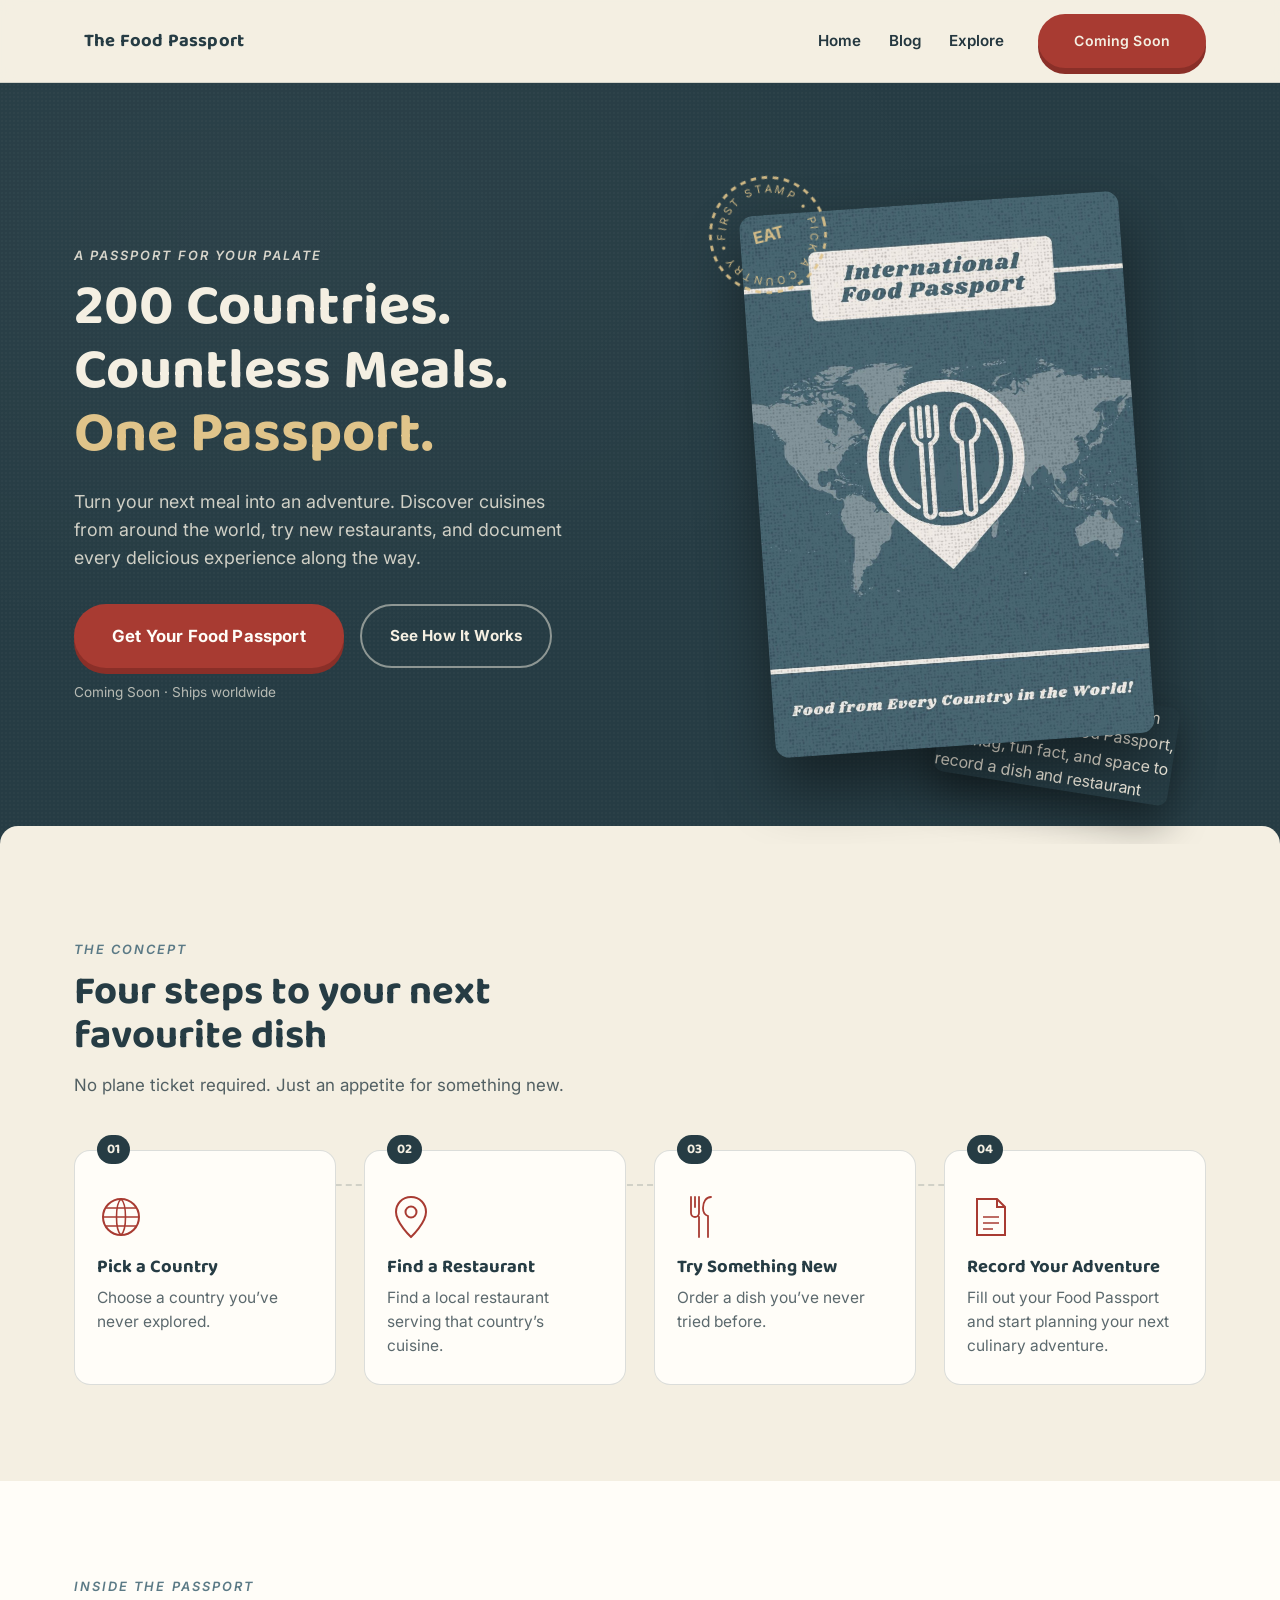
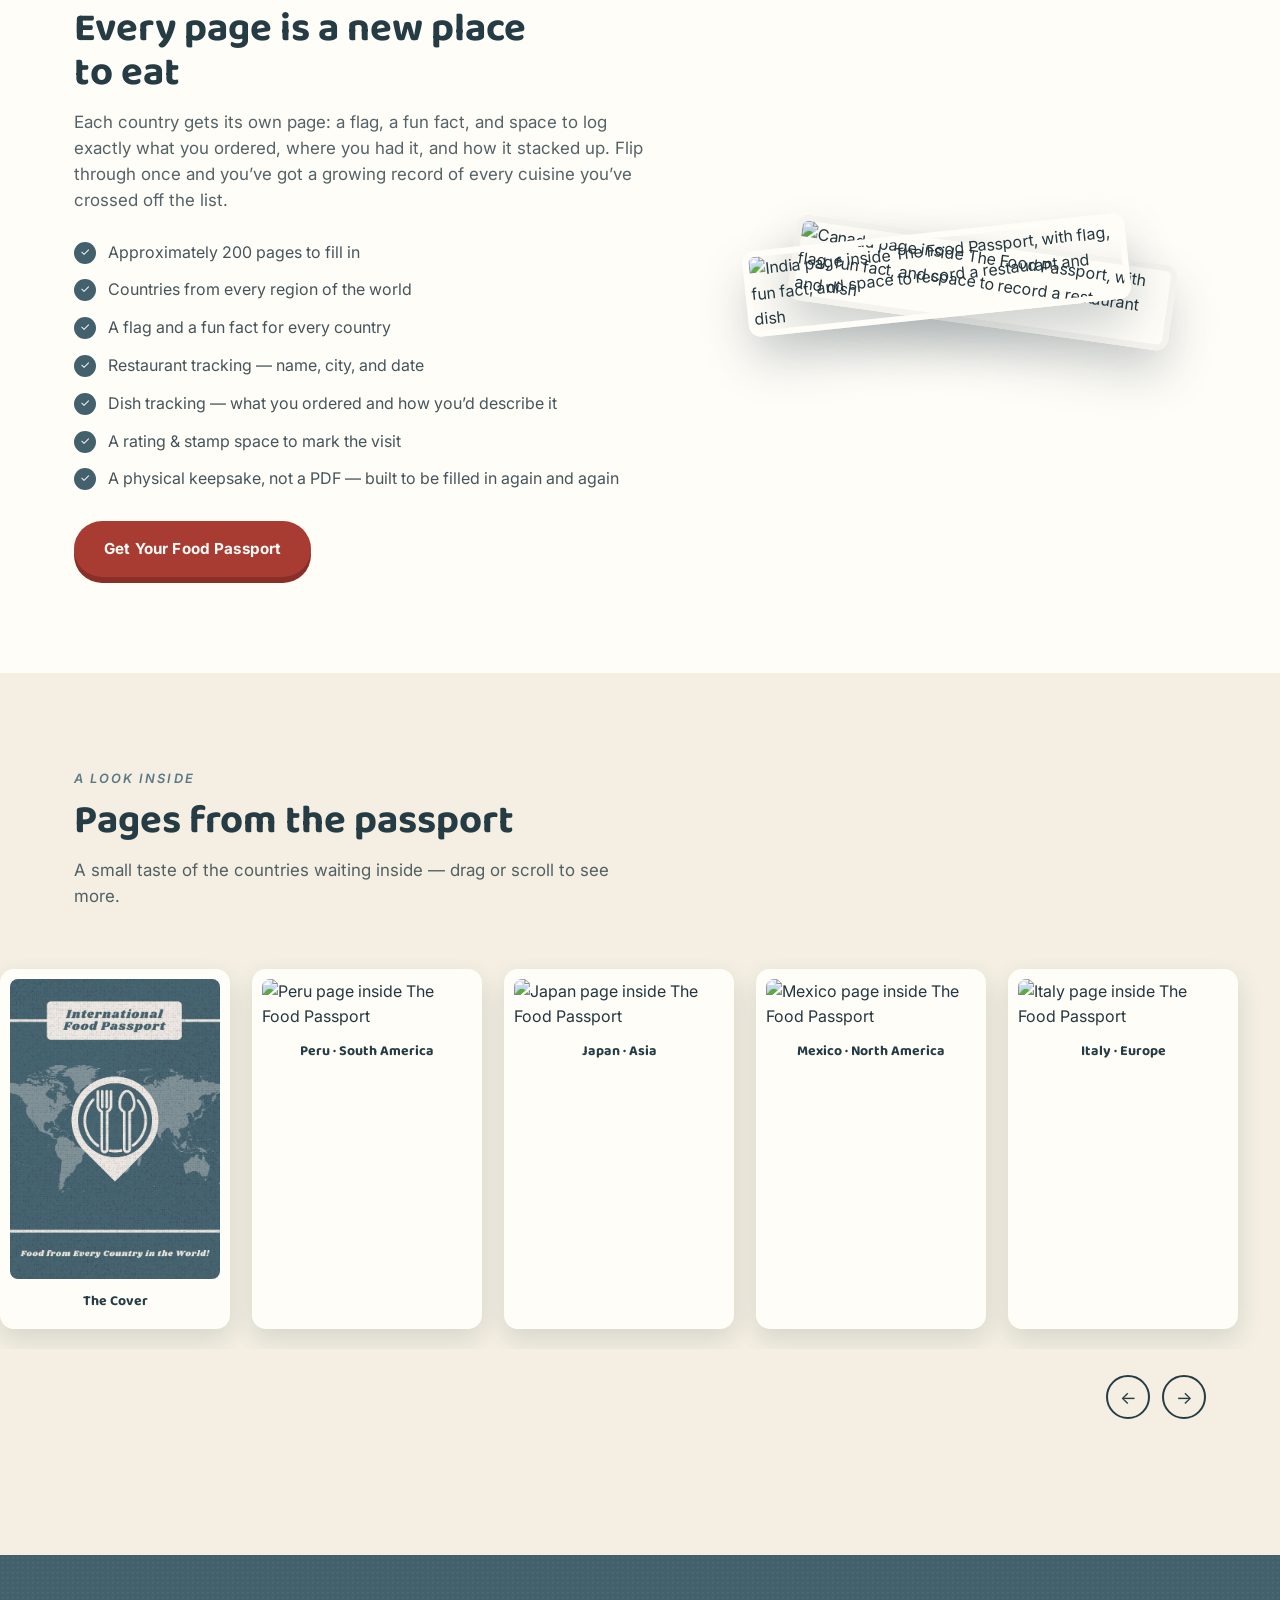
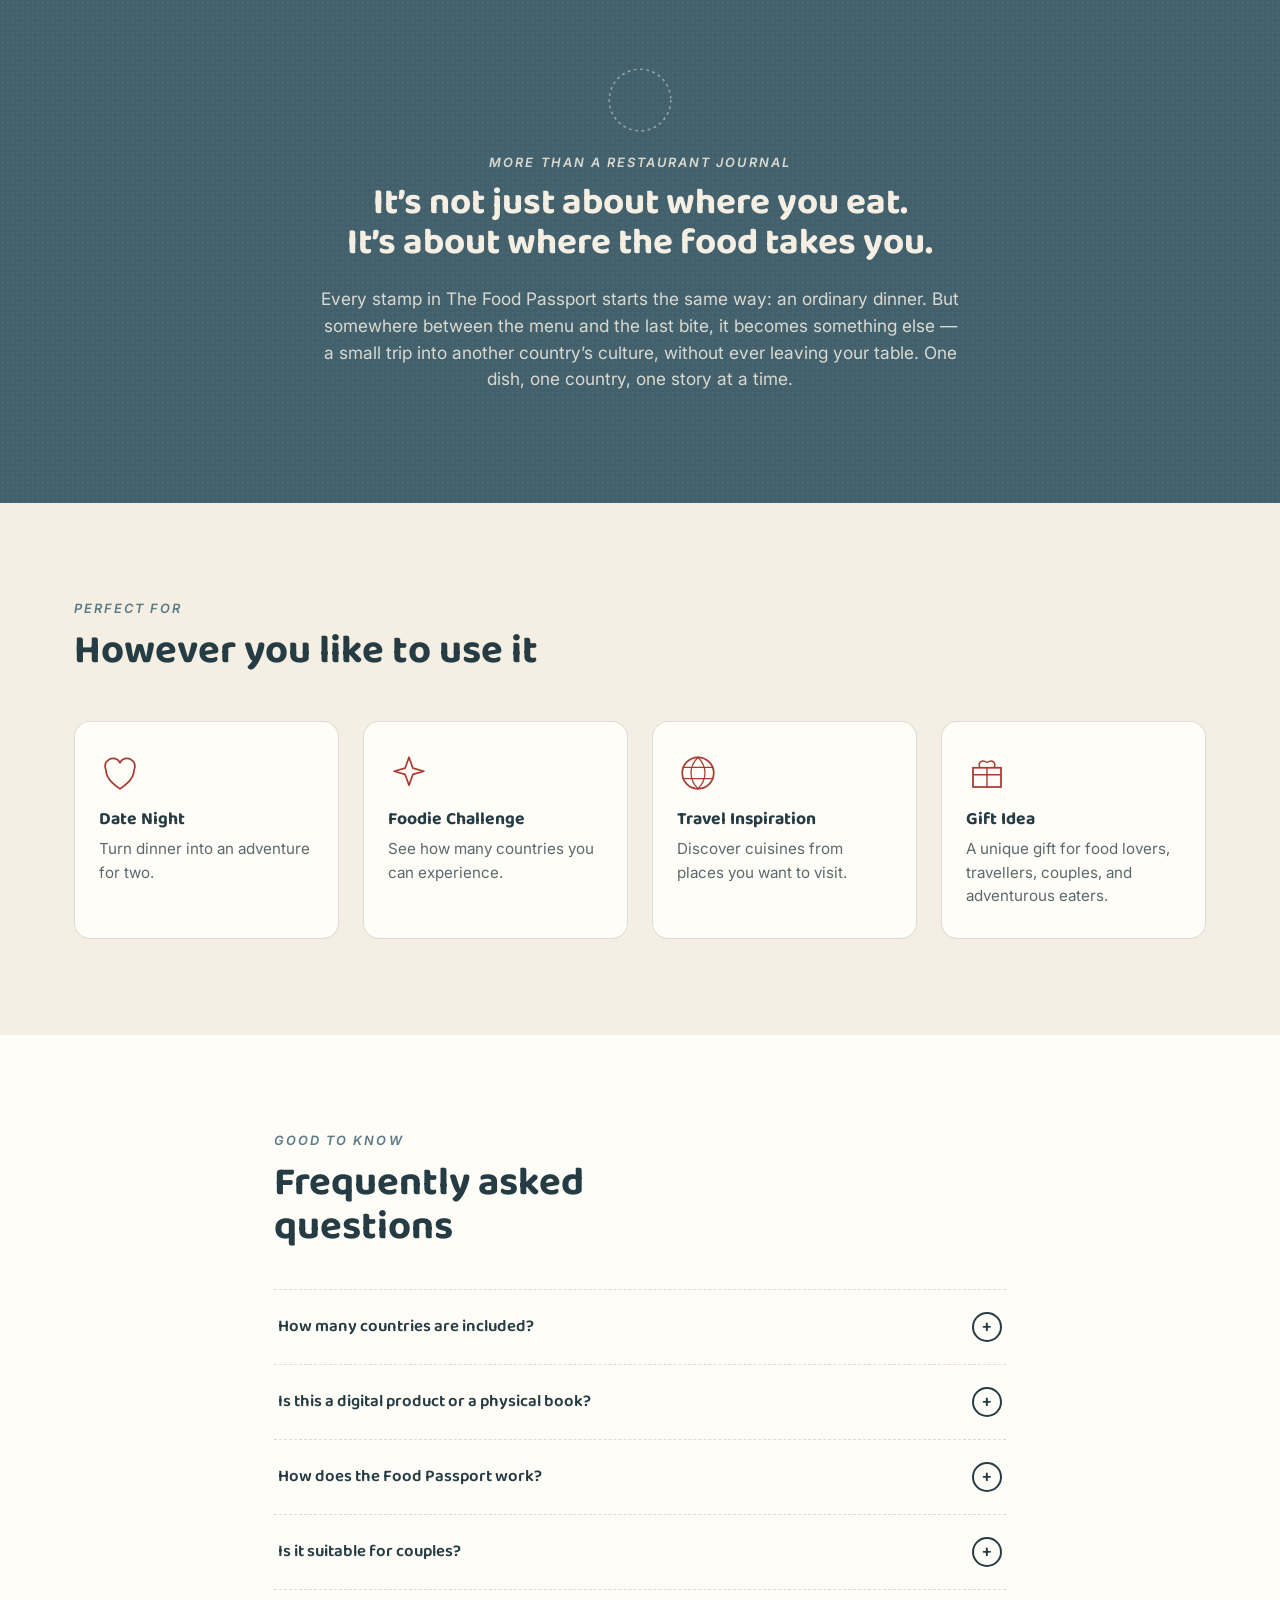
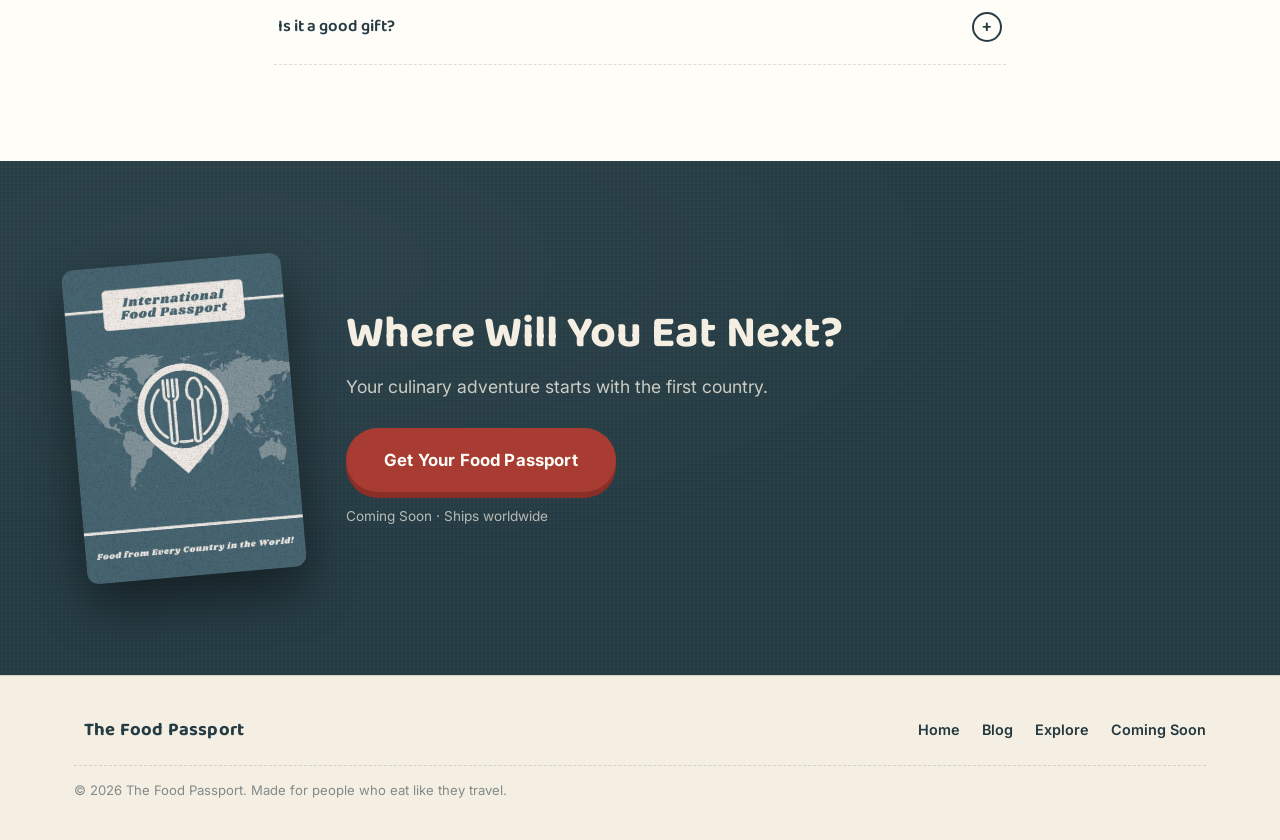
==== New Website/index.html @ 57d5db44 "Add files via upload" ====
<!DOCTYPE html>
<html lang="en">
<head>
<meta charset="UTF-8">
<meta name="viewport" content="width=device-width, initial-scale=1.0">
<title>The Food Passport — 200 Countries. Countless Meals. One Passport.</title>
<meta name="description" content="Turn your next meal into an adventure. The Food Passport is a physical journal for discovering the world, one dish at a time.">

<!-- Google Fonts: Baloo 2 (display, matches the passport's own hand-drawn title lettering) + Inter (body/UI) -->
<link rel="preconnect" href="https://fonts.googleapis.com">
<link rel="preconnect" href="https://fonts.gstatic.com" crossorigin>
<link href="https://fonts.googleapis.com/css2?family=Baloo+2:wght@500;600;700;800&family=Inter:ital,wght@0,400;0,500;0,600;0,700;0,800;1,500&display=swap" rel="stylesheet">

<link rel="stylesheet" href="style.css">
<link rel="canonical" href="https://foodpassport.netlify.app/">

<!-- Structured data: update the URLs/logo here if you move to a custom domain -->
<script type="application/ld+json">
{
  "@context": "https://schema.org",
  "@type": "WebSite",
  "name": "The Food Passport",
  "url": "https://foodpassport.netlify.app/"
}
</script>
<script type="application/ld+json">
{
  "@context": "https://schema.org",
  "@type": "Organization",
  "name": "The Food Passport",
  "url": "https://foodpassport.netlify.app/",
  "logo": "https://foodpassport.netlify.app/images/logo.png"
}
</script>
<!-- Product schema: intentionally left without "offers" (price/availability)
     until those details are finalized. Add an "offers" object once you have
     a real price and Etsy link — inventing one now would mislead search
     engines and shoppers. -->
<script type="application/ld+json">
{
  "@context": "https://schema.org",
  "@type": "Product",
  "name": "The Food Passport",
  "description": "A physical food-journal for discovering cuisines from around the world, one dish at a time.",
  "image": "https://foodpassport.netlify.app/images/cover.jpg"
}
</script>
<!-- FAQPage schema: only includes FAQ answers that are already finalized in
     the page content. Add the remaining Q&As here once you fill in the
     [EDIT: ...] placeholders in the FAQ section below, so search engines
     never see the bracketed placeholder text. -->
<script type="application/ld+json">
{
  "@context": "https://schema.org",
  "@type": "FAQPage",
  "mainEntity": [
    {
      "@type": "Question",
      "name": "How does the Food Passport work?",
      "acceptedAnswer": {
        "@type": "Answer",
        "text": "Pick a country, find a restaurant serving that cuisine, try a dish, then record the experience on that country's page \u2014 the restaurant, the dish, and your rating. Then move on to the next country whenever you're ready."
      }
    }
  ]
}
</script>
</head>
<body>

<!-- ============ NAV ============ -->
<header class="site-header" id="siteHeader">
  <div class="nav-wrap">
    <a href="#home" class="brand">
      <span class="brand-mark" aria-hidden="true">
        <!-- TEMP placeholder logo: swap for final unwatermarked logo before publishing -->
        <img src="images/logo.png" alt="" class="brand-mark-img brand-mark-img--header">
      </span>
      <span class="brand-text">The Food Passport</span>
    </a>

    <nav class="main-nav" id="mainNav" aria-label="Primary">
      <a href="#home">Home</a>
      <a href="blog.html">Blog</a>
      <a href="explore.html">Explore</a>
      <a href="coming-soon.html" class="btn btn-stamp nav-cta">Coming Soon</a>
    </nav>

    <button class="nav-toggle" id="navToggle" aria-label="Open menu" aria-expanded="false" aria-controls="mainNav">
      <span></span><span></span><span></span>
    </button>
  </div>
</header>

<main id="home">

  <!-- ============ HERO ============ -->
  <section class="hero">
    <div class="hero-texture" aria-hidden="true"></div>
    <div class="hero-wrap">
      <div class="hero-copy reveal">
        <p class="eyebrow eyebrow-light">A Passport For Your Palate</p>
        <h1 class="hero-title">
          200 Countries.<br>
          Countless Meals.<br>
          <span class="hero-title-accent">One Passport.</span>
        </h1>
        <p class="hero-sub">
          Turn your next meal into an adventure. Discover cuisines from around the world, try new restaurants, and document every delicious experience along the way.
        </p>
        <div class="hero-actions">
          <a href="coming-soon.html" class="btn btn-stamp btn-large">Get Your Food Passport</a>
          <a href="#how-it-works" class="btn btn-ghost">See How It Works</a>
        </div>
        <p class="hero-price-note">Coming Soon &middot; Ships worldwide</p>
      </div>

      <div class="hero-art reveal" aria-hidden="false">
        <div class="hero-stack">
          <img class="hero-cover" src="images/cover.jpg" alt="The Food Passport — International Food Passport cover, a travel-style journal for recording food from every country in the world">
          <img class="hero-page hero-page-a" src="images/page-belgium.jpg" alt="A completed-style Belgium page inside The Food Passport, with flag, fun fact, and space to record a dish and restaurant">
          <div class="hero-stamp" aria-hidden="true">
            <svg viewBox="0 0 140 140">
              <circle cx="70" cy="70" r="62" fill="none" stroke="currentColor" stroke-width="3" stroke-dasharray="6 6"/>
              <path id="stampCircle" d="M 70,70 m -46,0 a 46,46 0 1,1 92,0 a 46,46 0 1,1 -92,0" fill="none"/>
              <text font-size="11.5" letter-spacing="3" fill="currentColor">
                <textPath href="#stampCircle" startOffset="2%">FIRST STAMP &bull; PICK A COUNTRY &bull;</textPath>
              </text>
              <text x="70" y="76" text-anchor="middle" font-size="18" font-weight="700" fill="currentColor">EAT</text>
            </svg>
          </div>
        </div>
      </div>
    </div>
    <div class="hero-divider" aria-hidden="true"></div>
  </section>

  <!-- ============ HOW IT WORKS ============ -->
  <section class="section" id="how-it-works">
    <div class="container">
      <p class="eyebrow">The Concept</p>
      <h2 class="section-title">Four steps to your next favourite dish</h2>
      <p class="section-lede">No plane ticket required. Just an appetite for something new.</p>

      <ol class="steps">
        <li class="steps-item reveal">
          <span class="steps-number">01</span>
          <div class="steps-icon" aria-hidden="true">
            <svg viewBox="0 0 48 48"><circle cx="24" cy="24" r="18" fill="none" stroke="currentColor" stroke-width="2"/><path d="M6 24h36M24 6c6 5 6 31 0 36M24 6c-6 5-6 31 0 36M9 15h30M9 33h30" stroke="currentColor" stroke-width="1.6" fill="none"/></svg>
          </div>
          <h3>Pick a Country</h3>
          <p>Choose a country you&rsquo;ve never explored.</p>
        </li>
        <li class="steps-item reveal">
          <span class="steps-number">02</span>
          <div class="steps-icon" aria-hidden="true">
            <svg viewBox="0 0 48 48"><path d="M24 4c9 0 15 7 15 15 0 11-15 25-15 25S9 30 9 19C9 11 15 4 24 4z" fill="none" stroke="currentColor" stroke-width="2"/><circle cx="24" cy="19" r="5.5" fill="none" stroke="currentColor" stroke-width="2"/></svg>
          </div>
          <h3>Find a Restaurant</h3>
          <p>Find a local restaurant serving that country&rsquo;s cuisine.</p>
        </li>
        <li class="steps-item reveal">
          <span class="steps-number">03</span>
          <div class="steps-icon" aria-hidden="true">
            <svg viewBox="0 0 48 48"><path d="M14 4v16a4 4 0 004 4 4 4 0 004-4V4M14 4v10M18 4v10M22 4v10M22 24v20M34 4c-5 0-8 5-8 11 0 4 2 7 5 8v21" fill="none" stroke="currentColor" stroke-width="1.8" stroke-linecap="round"/></svg>
          </div>
          <h3>Try Something New</h3>
          <p>Order a dish you&rsquo;ve never tried before.</p>
        </li>
        <li class="steps-item reveal">
          <span class="steps-number">04</span>
          <div class="steps-icon" aria-hidden="true">
            <svg viewBox="0 0 48 48"><path d="M10 6h20l8 8v28H10z" fill="none" stroke="currentColor" stroke-width="2"/><path d="M30 6v8h8" fill="none" stroke="currentColor" stroke-width="2"/><path d="M16 24h16M16 30h16M16 36h10" stroke="currentColor" stroke-width="1.6"/></svg>
          </div>
          <h3>Record Your Adventure</h3>
          <p>Fill out your Food Passport and start planning your next culinary adventure.</p>
        </li>
      </ol>
    </div>
  </section>

  <!-- ============ WHAT'S INSIDE ============ -->
  <section class="section section-alt" id="whats-inside">
    <div class="container inside-grid">
      <div class="inside-copy reveal">
        <p class="eyebrow">Inside The Passport</p>
        <h2 class="section-title">Every page is a new place to eat</h2>
        <p class="section-lede">
          Each country gets its own page: a flag, a fun fact, and space to log exactly what you ordered, where you had it, and how it stacked up. Flip through once and you&rsquo;ve got a growing record of every cuisine you&rsquo;ve crossed off the list.
        </p>
        <ul class="feature-list">
          <li><span class="feature-tick" aria-hidden="true">&#10003;</span>Approximately 200 pages to fill in</li>
          <li><span class="feature-tick" aria-hidden="true">&#10003;</span>Countries from every region of the world</li>
          <li><span class="feature-tick" aria-hidden="true">&#10003;</span>A flag and a fun fact for every country</li>
          <li><span class="feature-tick" aria-hidden="true">&#10003;</span>Restaurant tracking &mdash; name, city, and date</li>
          <li><span class="feature-tick" aria-hidden="true">&#10003;</span>Dish tracking &mdash; what you ordered and how you&rsquo;d describe it</li>
          <li><span class="feature-tick" aria-hidden="true">&#10003;</span>A rating &amp; stamp space to mark the visit</li>
          <li><span class="feature-tick" aria-hidden="true">&#10003;</span>A physical keepsake, not a PDF &mdash; built to be filled in again and again</li>
        </ul>
        <a href="coming-soon.html" class="btn btn-stamp">Get Your Food Passport</a>
      </div>

      <div class="inside-art reveal" aria-hidden="false">
        <img class="inside-page inside-page-back" src="images/page-canada.jpg" alt="Canada page inside The Food Passport, with flag, fun fact, and space to record a restaurant and dish">
        <img class="inside-page inside-page-front" src="images/page-india.jpg" alt="India page inside The Food Passport, with flag, fun fact, and space to record a restaurant and dish">
      </div>
    </div>
  </section>

  <!-- ============ PRODUCT SHOWCASE ============ -->
  <section class="section" id="showcase">
    <div class="container">
      <p class="eyebrow">A Look Inside</p>
      <h2 class="section-title">Pages from the passport</h2>
      <p class="section-lede">A small taste of the countries waiting inside &mdash; drag or scroll to see more.</p>
    </div>

    <div class="gallery" id="gallery">
      <div class="gallery-track">
        <figure class="gallery-item reveal">
          <img src="images/cover.jpg" alt="The Food Passport cover, a travel-inspired journal cover reading International Food Passport, food from every country in the world">
          <figcaption>The Cover</figcaption>
        </figure>
        <figure class="gallery-item reveal">
          <img src="images/page-peru.jpg" alt="Peru page inside The Food Passport">
          <figcaption>Peru &middot; South America</figcaption>
        </figure>
        <figure class="gallery-item reveal">
          <img src="images/page-japan.jpg" alt="Japan page inside The Food Passport">
          <figcaption>Japan &middot; Asia</figcaption>
        </figure>
        <figure class="gallery-item reveal">
          <img src="images/page-mexico.jpg" alt="Mexico page inside The Food Passport">
          <figcaption>Mexico &middot; North America</figcaption>
        </figure>
        <figure class="gallery-item reveal">
          <img src="images/page-italy.jpg" alt="Italy page inside The Food Passport">
          <figcaption>Italy &middot; Europe</figcaption>
        </figure>
        <figure class="gallery-item reveal">
          <img src="images/page-india.jpg" alt="India page inside The Food Passport">
          <figcaption>India &middot; Asia</figcaption>
        </figure>
        <figure class="gallery-item reveal">
          <img src="images/page-chile.jpg" alt="Chile page inside The Food Passport">
          <figcaption>Chile &middot; South America</figcaption>
        </figure>
        <figure class="gallery-item reveal">
          <img src="images/page-thailand.jpg" alt="Thailand page inside The Food Passport">
          <figcaption>Thailand &middot; Asia</figcaption>
        </figure>
        <figure class="gallery-item gallery-item-more reveal" aria-hidden="false">
          <div class="gallery-more">
            <svg viewBox="0 0 48 48" width="40" height="40" aria-hidden="true">
              <circle cx="24" cy="24" r="18" fill="none" stroke="currentColor" stroke-width="2" stroke-dasharray="4 5"/>
              <path d="M24 15v18M15 24h18" stroke="currentColor" stroke-width="2" stroke-linecap="round"/>
            </svg>
            <p class="gallery-more-title">And Many More</p>
            <p class="gallery-more-sub">Countries from every region, waiting to be stamped.</p>
          </div>
        </figure>
      </div>
    </div>
    <div class="gallery-controls container">
      <button class="gallery-btn" id="galleryPrev" aria-label="Scroll gallery left">&larr;</button>
      <button class="gallery-btn" id="galleryNext" aria-label="Scroll gallery right">&rarr;</button>
    </div>
  </section>

  <!-- ============ MORE THAN A JOURNAL ============ -->
  <section class="section section-quote">
    <div class="quote-texture" aria-hidden="true"></div>
    <div class="container quote-wrap reveal">
      <div class="quote-stamp" aria-hidden="true">
        <svg viewBox="0 0 100 100"><circle cx="50" cy="50" r="44" fill="none" stroke="currentColor" stroke-width="2" stroke-dasharray="4 5"/></svg>
      </div>
      <p class="eyebrow eyebrow-light">More Than a Restaurant Journal</p>
      <h2 class="quote-title">It&rsquo;s not just about where you eat.<br>It&rsquo;s about where the food takes you.</h2>
      <p class="quote-body">
        Every stamp in The Food Passport starts the same way: an ordinary dinner. But somewhere between the menu and the last bite, it becomes something else &mdash; a small trip into another country&rsquo;s culture, without ever leaving your table. One dish, one country, one story at a time.
      </p>
    </div>
  </section>

  <!-- ============ PERFECT FOR ============ -->
  <section class="section" id="perfect-for">
    <div class="container">
      <p class="eyebrow">Perfect For</p>
      <h2 class="section-title">However you like to use it</h2>

      <div class="perfect-grid">
        <div class="perfect-card reveal">
          <div class="perfect-icon" aria-hidden="true">
            <svg viewBox="0 0 48 48"><path d="M24 42s-16-9.5-16-21A9 9 0 0124 12a9 9 0 0116 9c0 11.5-16 21-16 21z" fill="none" stroke="currentColor" stroke-width="2"/></svg>
          </div>
          <h3>Date Night</h3>
          <p>Turn dinner into an adventure for two.</p>
        </div>
        <div class="perfect-card reveal">
          <div class="perfect-icon" aria-hidden="true">
            <svg viewBox="0 0 48 48"><path d="M24 6l4.5 12.5L41 22l-12.5 3.5L24 38l-4.5-12.5L7 22l12.5-3.5z" fill="none" stroke="currentColor" stroke-width="2" stroke-linejoin="round"/></svg>
          </div>
          <h3>Foodie Challenge</h3>
          <p>See how many countries you can experience.</p>
        </div>
        <div class="perfect-card reveal">
          <div class="perfect-icon" aria-hidden="true">
            <svg viewBox="0 0 48 48"><circle cx="24" cy="24" r="18" fill="none" stroke="currentColor" stroke-width="2"/><path d="M24 6c-5 5-8 10.5-8 18s3 13 8 18c5-5 8-10.5 8-18s-3-13-8-18z" stroke="currentColor" stroke-width="1.4" fill="none"/><path d="M6.5 17.5h35M6.5 30.5h35" stroke="currentColor" stroke-width="1.4"/></svg>
          </div>
          <h3>Travel Inspiration</h3>
          <p>Discover cuisines from places you want to visit.</p>
        </div>
        <div class="perfect-card reveal">
          <div class="perfect-icon" aria-hidden="true">
            <svg viewBox="0 0 48 48"><rect x="8" y="18" width="32" height="22" fill="none" stroke="currentColor" stroke-width="2"/><path d="M8 26h32M24 18v22M16 18c-3-6 2-10 8-6 6-4 11 0 8 6" fill="none" stroke="currentColor" stroke-width="1.6"/></svg>
          </div>
          <h3>Gift Idea</h3>
          <p>A unique gift for food lovers, travellers, couples, and adventurous eaters.</p>
        </div>
      </div>
    </div>
  </section>

  <!-- ============ FAQ ============ -->
  <section class="section section-alt" id="faq">
    <div class="container faq-wrap">
      <p class="eyebrow">Good to Know</p>
      <h2 class="section-title">Frequently asked questions</h2>

      <div class="accordion">
        <div class="accordion-item">
          <button class="accordion-trigger" aria-expanded="false">
            <span>How many countries are included?</span>
            <span class="accordion-icon" aria-hidden="true">+</span>
          </button>
          <div class="accordion-panel">
            <p>[EDIT: add exact country count here].</p>
          </div>
        </div>
        <div class="accordion-item">
          <button class="accordion-trigger" aria-expanded="false">
            <span>Is this a digital product or a physical book?</span>
            <span class="accordion-icon" aria-hidden="true">+</span>
          </button>
          <div class="accordion-panel">
            <p>[EDIT: confirm physical/digital format, materials, and dimensions here].</p>
          </div>
        </div>
        <div class="accordion-item">
          <button class="accordion-trigger" aria-expanded="false">
            <span>How does the Food Passport work?</span>
            <span class="accordion-icon" aria-hidden="true">+</span>
          </button>
          <div class="accordion-panel">
            <p>Pick a country, find a restaurant serving that cuisine, try a dish, then record the experience on that country&rsquo;s page &mdash; the restaurant, the dish, and your rating. Then move on to the next country whenever you&rsquo;re ready.</p>
          </div>
        </div>
        <div class="accordion-item">
          <button class="accordion-trigger" aria-expanded="false">
            <span>Is it suitable for couples?</span>
            <span class="accordion-icon" aria-hidden="true">+</span>
          </button>
          <div class="accordion-panel">
            <p>[EDIT: add specific notes on using it as a couples activity, if relevant].</p>
          </div>
        </div>
        <div class="accordion-item">
          <button class="accordion-trigger" aria-expanded="false">
            <span>Is it a good gift?</span>
            <span class="accordion-icon" aria-hidden="true">+</span>
          </button>
          <div class="accordion-panel">
            <p>[EDIT: add gifting details &mdash; packaging, gift note options, etc.].</p>
          </div>
        </div>
      </div>
    </div>
  </section>

  <!-- ============ FINAL CTA ============ -->
  <section class="section final-cta">
    <div class="hero-texture" aria-hidden="true"></div>
    <div class="container final-cta-wrap reveal">
      <img class="final-cover" src="images/cover.jpg" alt="The Food Passport cover">
      <div>
        <h2 class="final-title">Where Will You Eat Next?</h2>
        <p class="final-sub">Your culinary adventure starts with the first country.</p>
        <a href="coming-soon.html" class="btn btn-stamp btn-large">Get Your Food Passport</a>
        <p class="hero-price-note">Coming Soon &middot; Ships worldwide</p>
      </div>
    </div>
  </section>

</main>

<!-- ============ FOOTER ============ -->
<footer class="site-footer">
  <div class="container footer-wrap">
    <a href="#home" class="brand brand-footer">
      <span class="brand-mark" aria-hidden="true">
        <!-- TEMP placeholder logo: swap for final unwatermarked logo before publishing -->
        <img src="images/logo.png" alt="" class="brand-mark-img brand-mark-img--footer">
      </span>
      <span class="brand-text">The Food Passport</span>
    </a>
    <nav class="footer-nav" aria-label="Footer">
      <a href="#home">Home</a>
      <a href="blog.html">Blog</a>
      <a href="explore.html">Explore</a>
      <a href="coming-soon.html">Coming Soon</a>
    </nav>
    <p class="footer-copy">&copy; <span id="year"></span> The Food Passport. Made for people who eat like they travel.</p>
  </div>
</footer>

<script src="script.js"></script>
</body>
</html>
---- New Website/style.css ----
/* ==========================================================================
   THE FOOD PASSPORT — landing page styles
   Palette, type, and motifs are pulled directly from the physical passport
   (canvas-textured teal cover, cream paper interior, dashed stitch lines,
   circular rating/stamp marks). Edit the tokens below to retint everything.
   ========================================================================== */

:root {
  /* ---- Colour tokens (lifted from the passport itself) ---- */
  --ink:            #24373f;   /* body copy on light backgrounds */
  --teal-deep:      #263c44;   /* cover / darkest teal */
  --teal:           #43616d;   /* page border teal (main brand teal) */
  --teal-soft:      #5b7a86;   /* lighter teal for secondary text on dark */
  --cream:          #f4efe2;   /* paper / section background */
  --paper:          #fffdf8;   /* card interiors, near-white */
  --stamp-red:      #a83b32;   /* ink-stamp red, used only for CTAs */
  --stamp-red-dark: #8a2f28;
  --gold:           #c99a44;   /* rare accent, flag-inspired */
  --line:           rgba(36, 55, 63, 0.16);

  /* ---- Type ---- */
  --font-display: "Baloo 2", "Segoe UI Rounded", sans-serif;
  --font-body: "Inter", -apple-system, BlinkMacSystemFont, sans-serif;

  --container-w: 1180px;
}

/* ---- Reset ---- */
* { box-sizing: border-box; }
html { scroll-behavior: smooth; }
body {
  margin: 0;
  font-family: var(--font-body);
  color: var(--ink);
  background: var(--cream);
  -webkit-font-smoothing: antialiased;
  line-height: 1.55;
}
img { max-width: 100%; display: block; }
a { color: inherit; text-decoration: none; }
ul, ol { list-style: none; margin: 0; padding: 0; }
h1, h2, h3 { font-family: var(--font-display); margin: 0; line-height: 1.1; }
p { margin: 0; }
button { font-family: inherit; cursor: pointer; }

@media (prefers-reduced-motion: reduce) {
  html { scroll-behavior: auto; }
  * { animation-duration: 0.001ms !important; animation-iteration-count: 1 !important; transition-duration: 0.001ms !important; }
}

:focus-visible {
  outline: 3px solid var(--gold);
  outline-offset: 3px;
}

.container {
  max-width: var(--container-w);
  margin: 0 auto;
  padding: 0 24px;
}

/* ---- Reveal-on-scroll ---- */
.reveal {
  opacity: 0;
  transform: translateY(22px);
  transition: opacity 0.7s ease, transform 0.7s ease;
}
.reveal.is-visible {
  opacity: 1;
  transform: translateY(0);
}

/* ---- Eyebrow label (mirrors the italic region label on each passport page) ---- */
.eyebrow {
  font-family: var(--font-body);
  font-style: italic;
  font-weight: 600;
  letter-spacing: 0.16em;
  text-transform: uppercase;
  font-size: 0.8rem;
  color: var(--teal-soft);
  margin: 0 0 10px;
}
.eyebrow-light { color: rgba(244, 239, 226, 0.85); }

.section-title {
  font-size: clamp(1.8rem, 3.2vw, 2.5rem);
  font-weight: 700;
  color: var(--teal-deep);
  max-width: 20ch;
}
.section-lede {
  margin-top: 14px;
  max-width: 52ch;
  font-size: 1.06rem;
  color: rgba(36, 55, 63, 0.78);
}

.section { padding: 96px 0; position: relative; }
.section-alt { background: var(--paper); }

/* ---- Buttons ---- */
.btn {
  display: inline-flex;
  align-items: center;
  justify-content: center;
  gap: 8px;
  padding: 14px 28px;
  border-radius: 999px;
  font-weight: 700;
  font-size: 0.95rem;
  letter-spacing: 0.01em;
  border: 2px solid transparent;
  transition: transform 0.2s ease, box-shadow 0.2s ease, background 0.2s ease;
  white-space: nowrap;
}
.btn-stamp {
  background: var(--stamp-red);
  color: var(--paper);
  box-shadow: 0 6px 0 var(--stamp-red-dark);
}
.btn-stamp:hover {
  transform: translateY(-2px);
  box-shadow: 0 8px 0 var(--stamp-red-dark);
}
.btn-stamp:active {
  transform: translateY(2px);
  box-shadow: 0 3px 0 var(--stamp-red-dark);
}
.btn-large { padding: 17px 36px; font-size: 1.05rem; }
.btn-ghost {
  background: transparent;
  color: var(--teal-deep);
  border-color: var(--teal-deep);
}
.btn-ghost:hover { background: rgba(38, 60, 68, 0.08); }

.hero-price-note {
  margin-top: 14px;
  font-size: 0.85rem;
  color: rgba(36, 55, 63, 0.6);
}
.hero .hero-price-note,
.final-cta .hero-price-note { color: rgba(244, 239, 226, 0.7); }

/* ==========================================================================
   HEADER / NAV
   ========================================================================== */
.site-header {
  position: sticky;
  top: 0;
  z-index: 100;
  background: rgba(244, 239, 226, 0.92);
  backdrop-filter: blur(8px);
  border-bottom: 1px solid var(--line);
}
.nav-wrap {
  max-width: var(--container-w);
  margin: 0 auto;
  padding: 14px 24px;
  display: flex;
  align-items: center;
  gap: 24px;
}
.brand {
  display: flex;
  align-items: center;
  gap: 10px;
  margin-right: auto;
  color: var(--teal-deep);
}
.brand-mark { display: flex; color: var(--stamp-red); }
.brand-text {
  font-family: var(--font-display);
  font-weight: 700;
  font-size: 1.15rem;
  letter-spacing: 0.01em;
}
.main-nav { display: flex; align-items: center; gap: 28px; }
.main-nav a {
  font-weight: 600;
  font-size: 0.95rem;
  color: var(--ink);
  position: relative;
  padding: 4px 0;
}
.main-nav a::after {
  content: "";
  position: absolute;
  left: 0; right: 100%;
  bottom: -2px;
  height: 2px;
  background: var(--stamp-red);
  transition: right 0.25s ease;
}
.main-nav a:hover::after { right: 0; }
.main-nav a.nav-cta::after { display: none; }

.main-nav a.nav-cta {
  flex-shrink: 0;
  padding: 14px 34px;
  font-size: 0.88rem;
  margin-left: 6px;
  color: var(--cream);
}
.nav-toggle {
  display: none;
  flex-direction: column;
  gap: 5px;
  background: none;
  border: none;
  padding: 6px;
}
.nav-toggle span {
  width: 24px; height: 2px;
  background: var(--teal-deep);
  border-radius: 2px;
  transition: transform 0.25s ease, opacity 0.25s ease;
}

/* ==========================================================================
   HERO
   ========================================================================== */
.hero {
  position: relative;
  background: var(--teal-deep);
  color: var(--cream);
  overflow: hidden;
  padding: 72px 0 0;
}
.hero-texture {
  position: absolute; inset: 0;
  opacity: 0.5;
  background-image:
    radial-gradient(rgba(244,239,226,0.05) 1px, transparent 1px);
  background-size: 4px 4px;
  pointer-events: none;
}
.hero-texture::after {
  content: "";
  position: absolute; inset: 0;
  background: radial-gradient(ellipse at 20% 20%, rgba(255,255,255,0.06), transparent 55%);
}
.hero-wrap {
  position: relative;
  max-width: var(--container-w);
  margin: 0 auto;
  padding: 48px 24px 60px;
  display: grid;
  grid-template-columns: 1.05fr 0.95fr;
  gap: 40px;
  align-items: center;
}
.hero-title {
  font-size: clamp(2.4rem, 5vw, 3.6rem);
  font-weight: 700;
  color: var(--cream);
}
.hero-title-accent { color: #e0c48a; }
.hero-sub {
  margin-top: 22px;
  font-size: 1.12rem;
  max-width: 46ch;
  color: rgba(244, 239, 226, 0.82);
}
.hero-actions {
  margin-top: 32px;
  display: flex;
  gap: 16px;
  flex-wrap: wrap;
}
.hero .btn-ghost { color: var(--cream); border-color: rgba(244,239,226,0.5); }
.hero .btn-ghost:hover { background: rgba(244,239,226,0.1); }

.hero-art { position: relative; display: flex; justify-content: center; }
.hero-stack { position: relative; width: 100%; max-width: 380px; }
.hero-cover {
  width: 100%;
  border-radius: 14px;
  box-shadow: 0 30px 60px rgba(0,0,0,0.45);
  transform: rotate(-4deg);
  position: relative;
  z-index: 2;
}
.hero-page {
  position: absolute;
  width: 62%;
  border-radius: 10px;
  box-shadow: 0 20px 40px rgba(0,0,0,0.4);
  z-index: 1;
}
.hero-page-a {
  bottom: -8%;
  right: -10%;
  transform: rotate(9deg);
}
.hero-stamp {
  position: absolute;
  top: -6%;
  left: -14%;
  width: 130px;
  height: 130px;
  color: #e0c48a;
  opacity: 0.9;
  z-index: 3;
  animation: stampIn 0.8s cubic-bezier(.2,1.4,.4,1) 0.4s both;
}
@keyframes stampIn {
  0% { transform: scale(2.2) rotate(-18deg); opacity: 0; }
  60% { opacity: 1; }
  100% { transform: scale(1) rotate(-14deg); opacity: 0.9; }
}
.hero-divider {
  height: 18px;
  background: var(--cream);
  border-radius: 18px 18px 0 0;
  margin-top: 20px;
}

/* ==========================================================================
   HOW IT WORKS
   ========================================================================== */
.steps {
  margin-top: 52px;
  display: grid;
  grid-template-columns: repeat(4, 1fr);
  gap: 28px;
  position: relative;
}
.steps::before {
  content: "";
  position: absolute;
  top: 34px;
  left: 8%;
  right: 8%;
  height: 0;
  border-top: 2px dashed var(--line);
}
.steps-item {
  position: relative;
  background: var(--paper);
  border: 1px solid var(--line);
  border-radius: 16px;
  padding: 28px 22px 26px;
  text-align: left;
}
.steps-number {
  position: absolute;
  top: -16px; left: 22px;
  background: var(--teal-deep);
  color: var(--cream);
  font-family: var(--font-display);
  font-weight: 700;
  font-size: 0.85rem;
  padding: 4px 10px;
  border-radius: 999px;
}
.steps-icon {
  width: 48px; height: 48px;
  color: var(--stamp-red);
  margin: 14px 0 16px;
}
.steps-item h3 {
  font-size: 1.15rem;
  color: var(--teal-deep);
  margin-bottom: 8px;
}
.steps-item p { color: rgba(36,55,63,0.75); font-size: 0.97rem; }

/* ==========================================================================
   WHAT'S INSIDE
   ========================================================================== */
.inside-grid {
  display: grid;
  grid-template-columns: 1fr 0.85fr;
  gap: 60px;
  align-items: center;
}
.feature-list { margin-top: 26px; display: grid; gap: 13px; }
.feature-list li {
  display: flex;
  align-items: flex-start;
  gap: 12px;
  font-size: 1rem;
  color: rgba(36,55,63,0.85);
}
.feature-tick {
  flex-shrink: 0;
  width: 22px; height: 22px;
  border-radius: 50%;
  background: var(--teal);
  color: var(--paper);
  font-size: 0.72rem;
  display: flex; align-items: center; justify-content: center;
  margin-top: 2px;
}
.inside-copy .btn { margin-top: 30px; }

.inside-art { position: relative; height: 460px; display: flex; align-items: center; justify-content: center; }
.inside-page {
  position: absolute;
  width: 78%;
  border-radius: 12px;
  box-shadow: 0 24px 48px rgba(38,60,68,0.22);
  border: 6px solid var(--paper);
}
.inside-page-back {
  transform: rotate(8deg) translate(6%, 4%);
  z-index: 1;
  filter: brightness(0.96);
}
.inside-page-front {
  transform: rotate(-6deg) translate(-6%, -4%);
  z-index: 2;
  transition: transform 0.4s ease;
}
.inside-art:hover .inside-page-front { transform: rotate(-3deg) translate(-6%, -6%); }

/* ==========================================================================
   GALLERY / SHOWCASE
   ========================================================================== */
#showcase .container { margin-bottom: 40px; }
.gallery { overflow: hidden; padding: 10px 0 26px; }
.gallery-track {
  display: flex;
  gap: 22px;
  overflow-x: auto;
  scroll-snap-type: x mandatory;
  padding: 10px 24px 20px;
  scrollbar-width: thin;
  scrollbar-color: var(--teal) transparent;
}
.gallery-track::-webkit-scrollbar { height: 8px; }
.gallery-track::-webkit-scrollbar-thumb { background: var(--teal); border-radius: 8px; }

.gallery-item {
  flex: 0 0 auto;
  width: 230px;
  scroll-snap-align: start;
  margin: 0;
  background: var(--paper);
  border-radius: 14px;
  padding: 10px 10px 16px;
  box-shadow: 0 10px 26px rgba(38,60,68,0.14);
  transition: transform 0.3s ease, box-shadow 0.3s ease;
}
.gallery-item:hover {
  transform: translateY(-8px) rotate(-1deg);
  box-shadow: 0 20px 34px rgba(38,60,68,0.22);
}
.gallery-item img { border-radius: 8px; }
.gallery-item figcaption {
  margin-top: 12px;
  text-align: center;
  font-weight: 700;
  font-size: 0.88rem;
  color: var(--teal-deep);
  font-family: var(--font-display);
}

/* ---- "And Many More" closing card ---- */
.gallery-item-more {
  background: var(--cream);
  box-shadow: none;
  border: 2px dashed var(--line);
  display: flex;
  align-items: center;
}
.gallery-item-more:hover {
  transform: translateY(-8px) rotate(-1deg);
  box-shadow: 0 10px 26px rgba(38,60,68,0.1);
}
.gallery-more {
  width: 100%;
  min-height: 300px;
  display: flex;
  flex-direction: column;
  align-items: center;
  justify-content: center;
  text-align: center;
  gap: 10px;
  padding: 20px 14px;
  color: var(--teal);
}
.gallery-more-title {
  font-family: var(--font-display);
  font-weight: 700;
  font-size: 1rem;
  color: var(--teal-deep);
}
.gallery-more-sub {
  font-size: 0.82rem;
  color: rgba(36, 55, 63, 0.65);
  max-width: 20ch;
}
.gallery-controls {
  display: flex;
  gap: 12px;
  justify-content: flex-end;
}
.gallery-btn {
  width: 44px; height: 44px;
  border-radius: 50%;
  border: 2px solid var(--teal-deep);
  background: transparent;
  color: var(--teal-deep);
  font-size: 1.1rem;
  transition: background 0.2s ease, color 0.2s ease;
}
.gallery-btn:hover { background: var(--teal-deep); color: var(--cream); }

/* ==========================================================================
   QUOTE / EMOTIONAL SECTION
   ========================================================================== */
.section-quote {
  background: var(--teal);
  color: var(--cream);
  text-align: center;
  padding: 110px 0;
  overflow: hidden;
}
.quote-texture {
  position: absolute; inset: 0;
  background-image: radial-gradient(rgba(244,239,226,0.06) 1px, transparent 1px);
  background-size: 5px 5px;
}
.quote-wrap { position: relative; max-width: 720px; }
.quote-stamp {
  width: 70px; height: 70px;
  margin: 0 auto 18px;
  color: rgba(244,239,226,0.5);
}
.quote-title {
  font-size: clamp(1.6rem, 3.4vw, 2.3rem);
  font-weight: 700;
  margin: 6px 0 22px;
}
.quote-body {
  font-size: 1.08rem;
  color: rgba(244,239,226,0.85);
  max-width: 58ch;
  margin: 0 auto;
}

/* ==========================================================================
   PERFECT FOR
   ========================================================================== */
.perfect-grid {
  margin-top: 48px;
  display: grid;
  grid-template-columns: repeat(4, 1fr);
  gap: 24px;
}
.perfect-card {
  background: var(--paper);
  border: 1px solid var(--line);
  border-radius: 16px;
  padding: 30px 24px;
  transition: transform 0.25s ease, box-shadow 0.25s ease, border-color 0.25s ease;
}
.perfect-card:hover {
  transform: translateY(-6px);
  box-shadow: 0 18px 30px rgba(38,60,68,0.14);
  border-color: transparent;
}
.perfect-icon { width: 42px; height: 42px; color: var(--stamp-red); margin-bottom: 16px; }
.perfect-card h3 { font-size: 1.1rem; color: var(--teal-deep); margin-bottom: 8px; }
.perfect-card p { font-size: 0.95rem; color: rgba(36,55,63,0.75); }

/* ==========================================================================
   FAQ
   ========================================================================== */
.faq-wrap { max-width: 780px; }
.accordion { margin-top: 40px; border-top: 1px dashed var(--line); }
.accordion-item { border-bottom: 1px dashed var(--line); }
.accordion-trigger {
  width: 100%;
  background: none;
  border: none;
  display: flex;
  align-items: center;
  justify-content: space-between;
  padding: 22px 4px;
  font-family: var(--font-display);
  font-size: 1.05rem;
  font-weight: 600;
  color: var(--teal-deep);
  text-align: left;
}
.accordion-icon {
  flex-shrink: 0;
  width: 30px; height: 30px;
  border-radius: 50%;
  border: 2px solid var(--teal-deep);
  display: flex; align-items: center; justify-content: center;
  font-size: 1.1rem;
  transition: transform 0.25s ease, background 0.25s ease, color 0.25s ease;
}
.accordion-trigger[aria-expanded="true"] .accordion-icon {
  transform: rotate(45deg);
  background: var(--stamp-red);
  border-color: var(--stamp-red);
  color: var(--paper);
}
.accordion-panel {
  max-height: 0;
  overflow: hidden;
  transition: max-height 0.35s ease, padding 0.35s ease;
  padding: 0 4px;
}
.accordion-panel p { padding-bottom: 22px; color: rgba(36,55,63,0.78); max-width: 62ch; }
.accordion-trigger[aria-expanded="true"] + .accordion-panel { max-height: 220px; }

/* ==========================================================================
   FINAL CTA
   ========================================================================== */
.final-cta {
  background: var(--teal-deep);
  color: var(--cream);
  overflow: hidden;
  padding: 100px 0;
}
.final-cta-wrap {
  position: relative;
  display: grid;
  grid-template-columns: 220px 1fr;
  gap: 52px;
  align-items: center;
}
.final-cover {
  border-radius: 12px;
  box-shadow: 0 24px 50px rgba(0,0,0,0.45);
  transform: rotate(-5deg);
}
.final-title {
  font-size: clamp(2rem, 4vw, 2.8rem);
  color: var(--cream);
  margin-bottom: 14px;
}
.final-sub {
  font-size: 1.1rem;
  color: rgba(244,239,226,0.8);
  margin-bottom: 28px;
}

/* ==========================================================================
   FOOTER
   ========================================================================== */
.site-footer {
  background: var(--cream);
  border-top: 1px solid var(--line);
  padding: 40px 0;
}
.footer-wrap {
  display: flex;
  flex-wrap: wrap;
  align-items: center;
  justify-content: space-between;
  gap: 20px;
}
.brand-footer { color: var(--teal-deep); }
.footer-nav { display: flex; gap: 22px; flex-wrap: wrap; }
.footer-nav a { font-size: 0.9rem; font-weight: 600; }
.footer-copy {
  width: 100%;
  font-size: 0.82rem;
  color: rgba(36,55,63,0.55);
  padding-top: 14px;
  border-top: 1px dashed var(--line);
}

/* ==========================================================================
   RESPONSIVE
   ========================================================================== */
@media (max-width: 980px) {
  .hero-wrap { grid-template-columns: 1fr; text-align: left; }
  .hero-art { margin-top: 20px; max-width: 340px; margin-left: auto; margin-right: auto; }
  .inside-grid { grid-template-columns: 1fr; }
  .inside-art { height: 380px; order: -1; }
  .steps { grid-template-columns: 1fr 1fr; }
  .steps::before { display: none; }
  .perfect-grid { grid-template-columns: 1fr 1fr; }
  .final-cta-wrap { grid-template-columns: 1fr; text-align: center; }
  .final-cover { justify-self: center; width: 180px; }
}

@media (max-width: 760px) {
  .main-nav { display: none; }
  .nav-toggle { display: flex; }

  .site-header.nav-open .main-nav {
    display: flex;
    flex-direction: column;
    align-items: flex-start;
    position: absolute;
    top: 100%; left: 0; right: 0;
    background: var(--cream);
    padding: 20px 24px 28px;
    border-bottom: 1px solid var(--line);
    gap: 18px;
  }
  .site-header.nav-open .nav-cta { margin-left: 0; margin-top: 4px; }

  .section { padding: 68px 0; }
  .steps { grid-template-columns: 1fr; }
  .perfect-grid { grid-template-columns: 1fr; }
}

@media (max-width: 480px) {
  .hero-wrap { padding-top: 20px; }
  .hero-actions { flex-direction: column; align-items: stretch; }
  .hero-actions .btn { width: 100%; }
}

/* ==========================================================================
   COMING SOON (Blog) + shared centered action rows
   ========================================================================== */
.coming-soon-actions {
  margin-top: 32px;
  display: flex;
  gap: 16px;
  justify-content: center;
  flex-wrap: wrap;
}
.coming-soon-stamp { width: 110px; height: 110px; }

/* ==========================================================================
   TEMP LOGO (placeholder — swap images/logo.png for a clean, unwatermarked
   final logo before publishing the site)
   ========================================================================== */
.brand-mark-img {
  display: block;
  width: auto;
  object-fit: contain;
}
.brand-mark-img--header { height: 34px; }
.brand-mark-img--footer { height: 28px; }
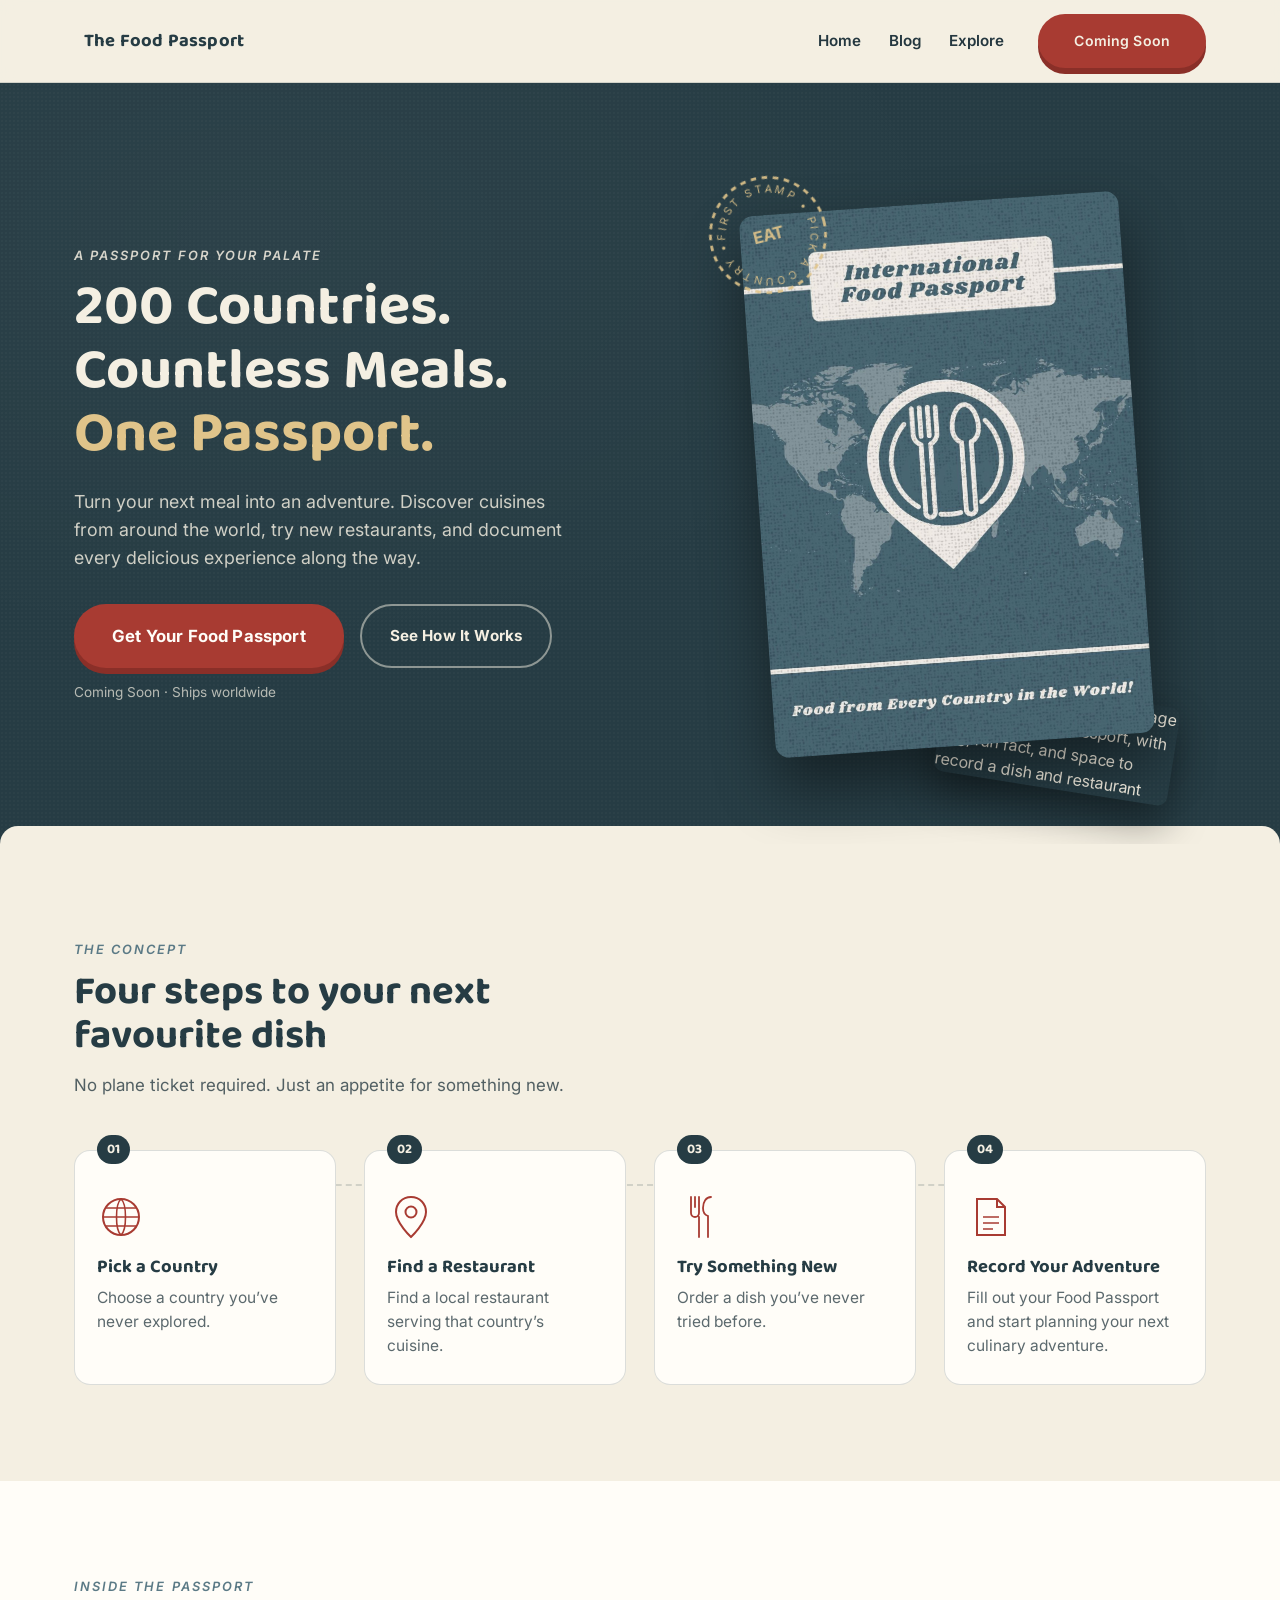
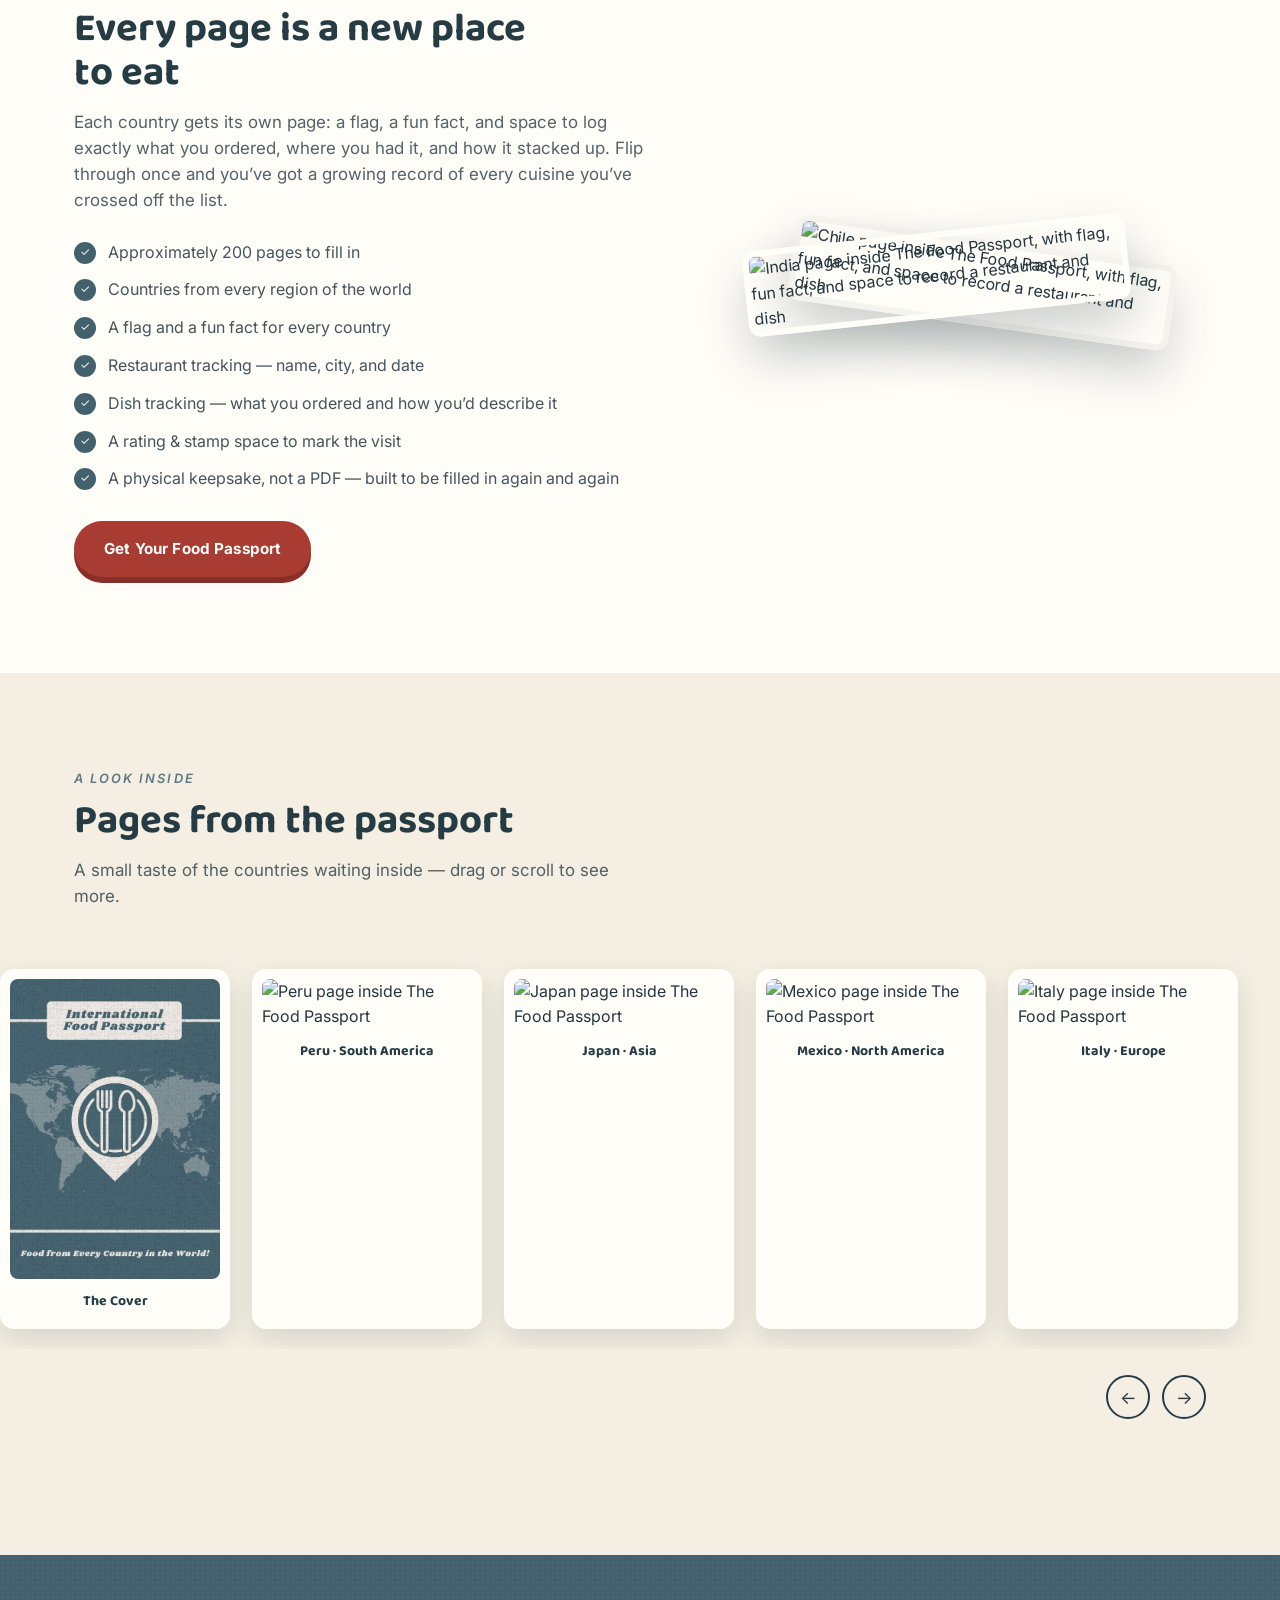
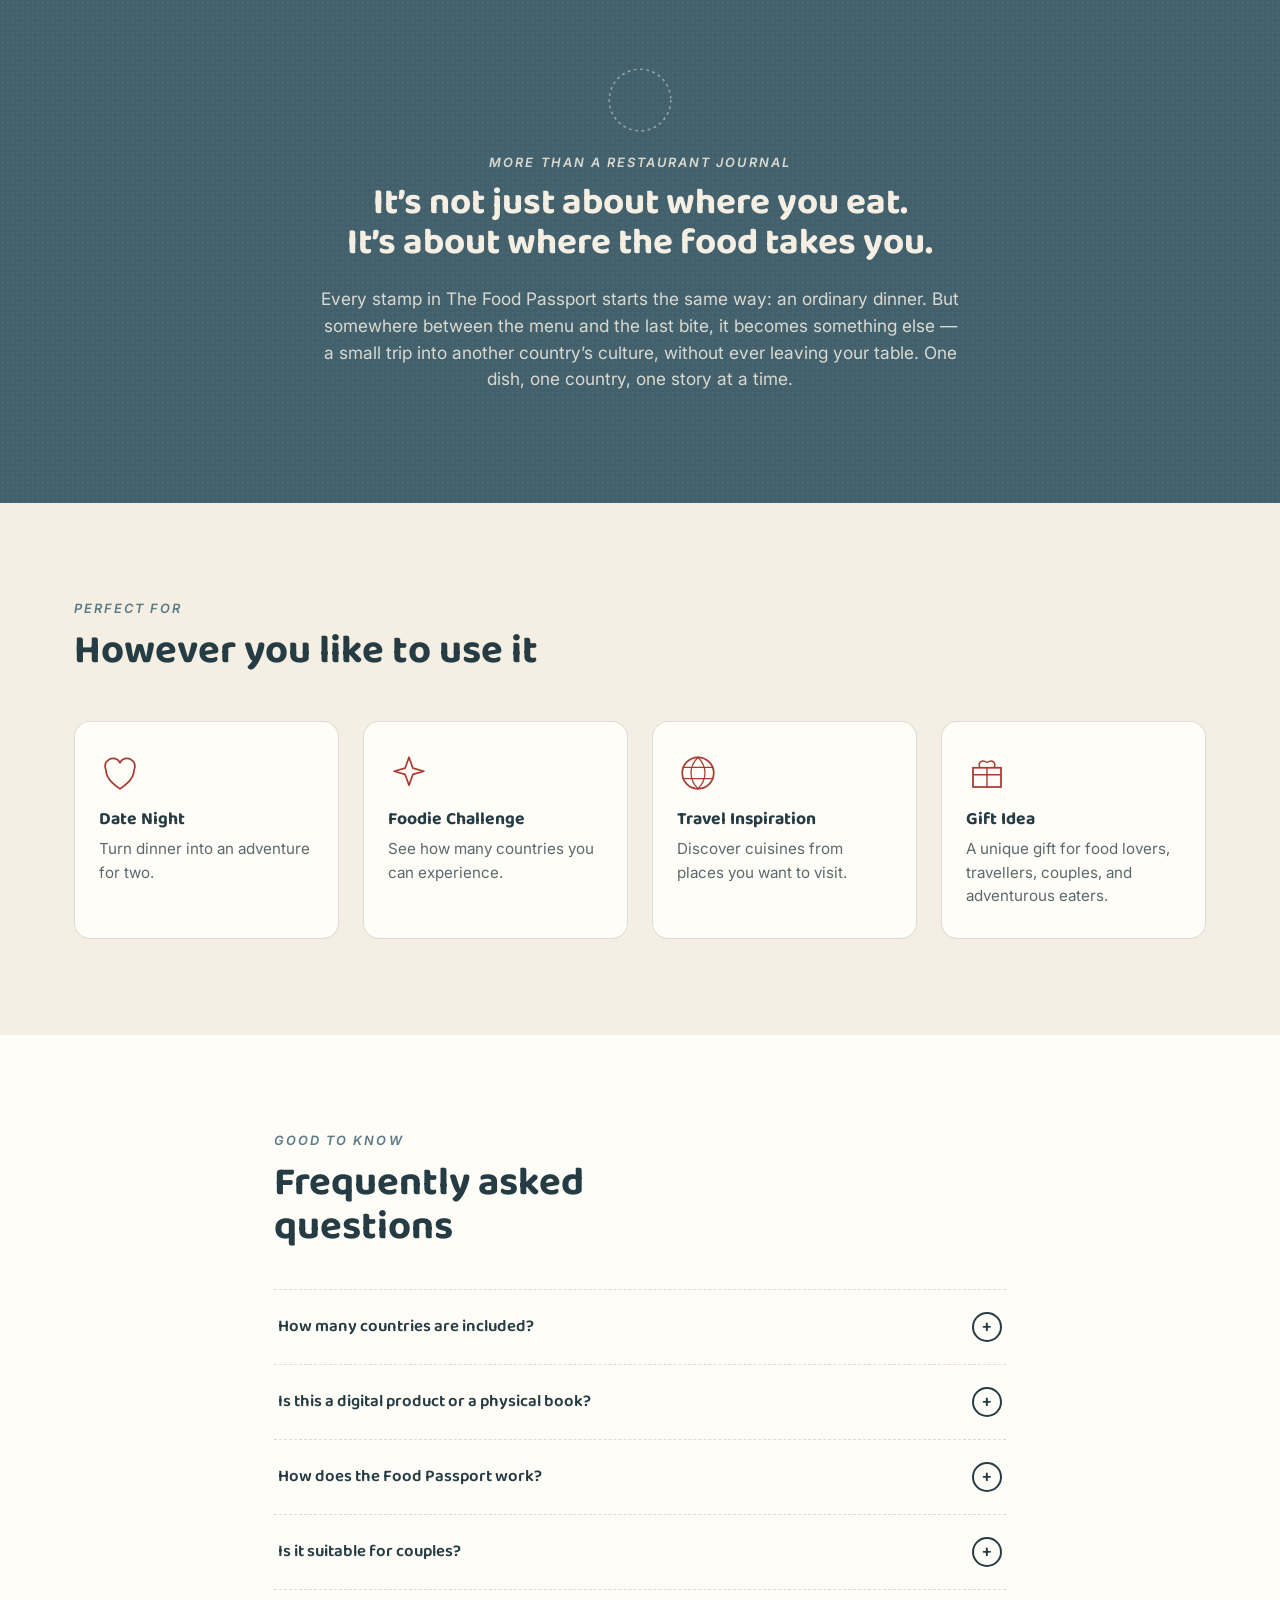
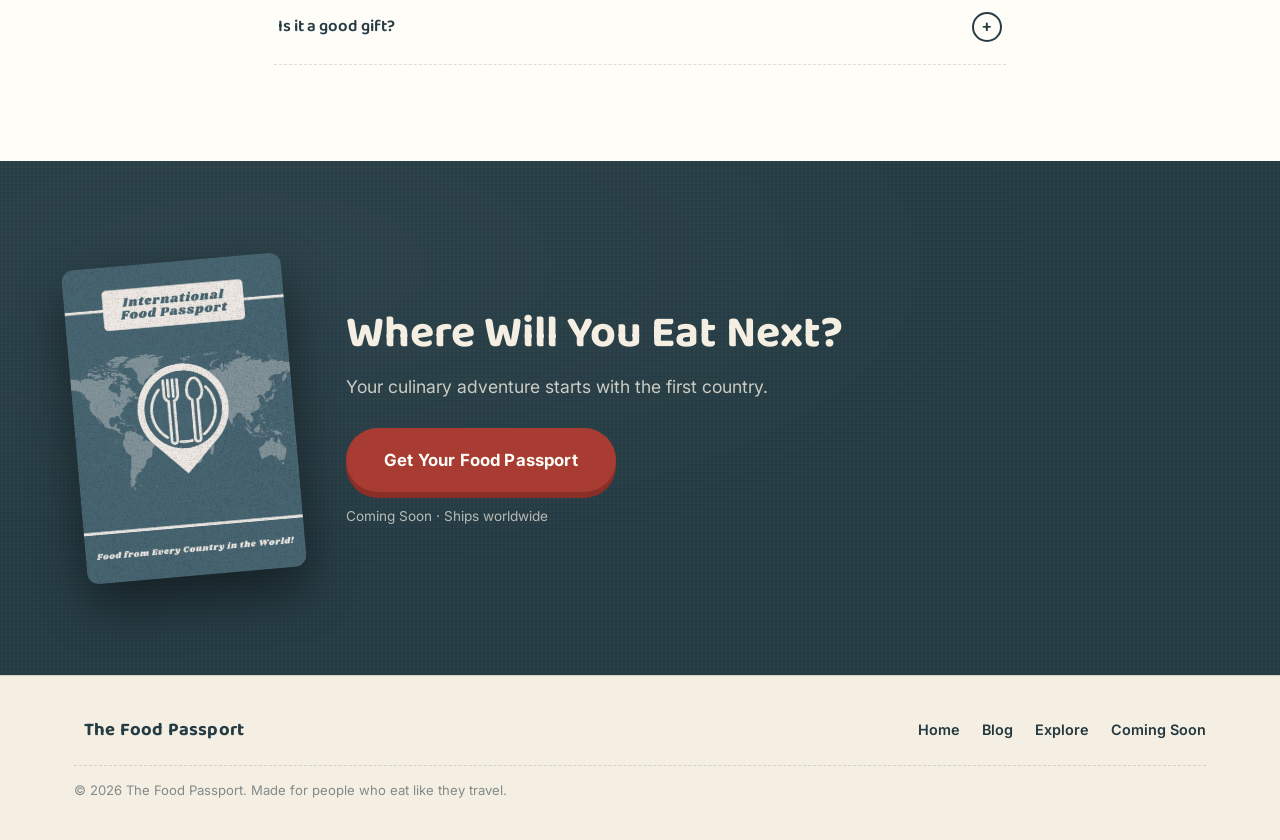
==== commit f45d473b: "Add files via upload" ====
--- a/New Website/index.html
+++ b/New Website/index.html
@@ -118,7 +118,7 @@
       <div class="hero-art reveal" aria-hidden="false">
         <div class="hero-stack">
           <img class="hero-cover" src="images/cover.jpg" alt="The Food Passport — International Food Passport cover, a travel-style journal for recording food from every country in the world">
-          <img class="hero-page hero-page-a" src="images/page-belgium.jpg" alt="A completed-style Belgium page inside The Food Passport, with flag, fun fact, and space to record a dish and restaurant">
+          <img class="hero-page hero-page-a" src="images/peru.png" alt="A completed-style Peru page inside The Food Passport, with flag, fun fact, and space to record a dish and restaurant">
           <div class="hero-stamp" aria-hidden="true">
             <svg viewBox="0 0 140 140">
               <circle cx="70" cy="70" r="62" fill="none" stroke="currentColor" stroke-width="3" stroke-dasharray="6 6"/>
@@ -201,8 +201,8 @@
       </div>
 
       <div class="inside-art reveal" aria-hidden="false">
-        <img class="inside-page inside-page-back" src="images/page-canada.jpg" alt="Canada page inside The Food Passport, with flag, fun fact, and space to record a restaurant and dish">
-        <img class="inside-page inside-page-front" src="images/page-india.jpg" alt="India page inside The Food Passport, with flag, fun fact, and space to record a restaurant and dish">
+        <img class="inside-page inside-page-back" src="images/chile.png" alt="Chile page inside The Food Passport, with flag, fun fact, and space to record a restaurant and dish">
+        <img class="inside-page inside-page-front" src="images/india.png" alt="India page inside The Food Passport, with flag, fun fact, and space to record a restaurant and dish">
       </div>
     </div>
   </section>
@@ -222,31 +222,31 @@
           <figcaption>The Cover</figcaption>
         </figure>
         <figure class="gallery-item reveal">
-          <img src="images/page-peru.jpg" alt="Peru page inside The Food Passport">
+          <img src="images/peru.png" alt="Peru page inside The Food Passport">
           <figcaption>Peru &middot; South America</figcaption>
         </figure>
         <figure class="gallery-item reveal">
-          <img src="images/page-japan.jpg" alt="Japan page inside The Food Passport">
+          <img src="images/japan.png" alt="Japan page inside The Food Passport">
           <figcaption>Japan &middot; Asia</figcaption>
         </figure>
         <figure class="gallery-item reveal">
-          <img src="images/page-mexico.jpg" alt="Mexico page inside The Food Passport">
+          <img src="images/mexico.png" alt="Mexico page inside The Food Passport">
           <figcaption>Mexico &middot; North America</figcaption>
         </figure>
         <figure class="gallery-item reveal">
-          <img src="images/page-italy.jpg" alt="Italy page inside The Food Passport">
+          <img src="images/italy.png" alt="Italy page inside The Food Passport">
           <figcaption>Italy &middot; Europe</figcaption>
         </figure>
         <figure class="gallery-item reveal">
-          <img src="images/page-india.jpg" alt="India page inside The Food Passport">
+          <img src="images/india.png" alt="India page inside The Food Passport">
           <figcaption>India &middot; Asia</figcaption>
         </figure>
         <figure class="gallery-item reveal">
-          <img src="images/page-chile.jpg" alt="Chile page inside The Food Passport">
+          <img src="images/chile.png" alt="Chile page inside The Food Passport">
           <figcaption>Chile &middot; South America</figcaption>
         </figure>
         <figure class="gallery-item reveal">
-          <img src="images/page-thailand.jpg" alt="Thailand page inside The Food Passport">
+          <img src="images/thailand.png" alt="Thailand page inside The Food Passport">
           <figcaption>Thailand &middot; Asia</figcaption>
         </figure>
         <figure class="gallery-item gallery-item-more reveal" aria-hidden="false">
@@ -334,7 +334,7 @@
             <span class="accordion-icon" aria-hidden="true">+</span>
           </button>
           <div class="accordion-panel">
-            <p>[EDIT: add exact country count here].</p>
+            <p>The Food Passport includes 200 countries. Official country lists don't always agree (some exclude places that others include) so we built our own list to be as comprehensive as possible, giving you a truly worldwide range of cuisines to discover.</p>
           </div>
         </div>
         <div class="accordion-item">
@@ -343,7 +343,7 @@
             <span class="accordion-icon" aria-hidden="true">+</span>
           </button>
           <div class="accordion-panel">
-            <p>[EDIT: confirm physical/digital format, materials, and dimensions here].</p>
+            <p>The Food Passport is a physical book, sized like a standard passport. We're still putting the finishing touches on it, so it isn't available to order just yet. Stay tuned.</p>
           </div>
         </div>
         <div class="accordion-item">
@@ -352,7 +352,7 @@
             <span class="accordion-icon" aria-hidden="true">+</span>
           </button>
           <div class="accordion-panel">
-            <p>Pick a country, find a restaurant serving that cuisine, try a dish, then record the experience on that country&rsquo;s page &mdash; the restaurant, the dish, and your rating. Then move on to the next country whenever you&rsquo;re ready.</p>
+            <p>However you like! Visit a restaurant serving food from a country you haven't tried, order a dish, and log the experience on that country's page. Use it to discover cuisines you'll love, find new local spots, or just widen your palate one country at a time.</p>
           </div>
         </div>
         <div class="accordion-item">
@@ -361,7 +361,7 @@
             <span class="accordion-icon" aria-hidden="true">+</span>
           </button>
           <div class="accordion-panel">
-            <p>[EDIT: add specific notes on using it as a couples activity, if relevant].</p>
+            <p>Absolutely. It makes a great date night idea. An easy way to try something new together and turn an ordinary dinner into a shared adventure.</p>
           </div>
         </div>
         <div class="accordion-item">
@@ -370,7 +370,7 @@
             <span class="accordion-icon" aria-hidden="true">+</span>
           </button>
           <div class="accordion-panel">
-            <p>[EDIT: add gifting details &mdash; packaging, gift note options, etc.].</p>
+            <p>It's a wonderful gift for anyone who loves trying new things — especially the adventurous eaters ready to step outside their comfort zone and discover dishes from countries they've never even heard of.</p>
           </div>
         </div>
       </div>
